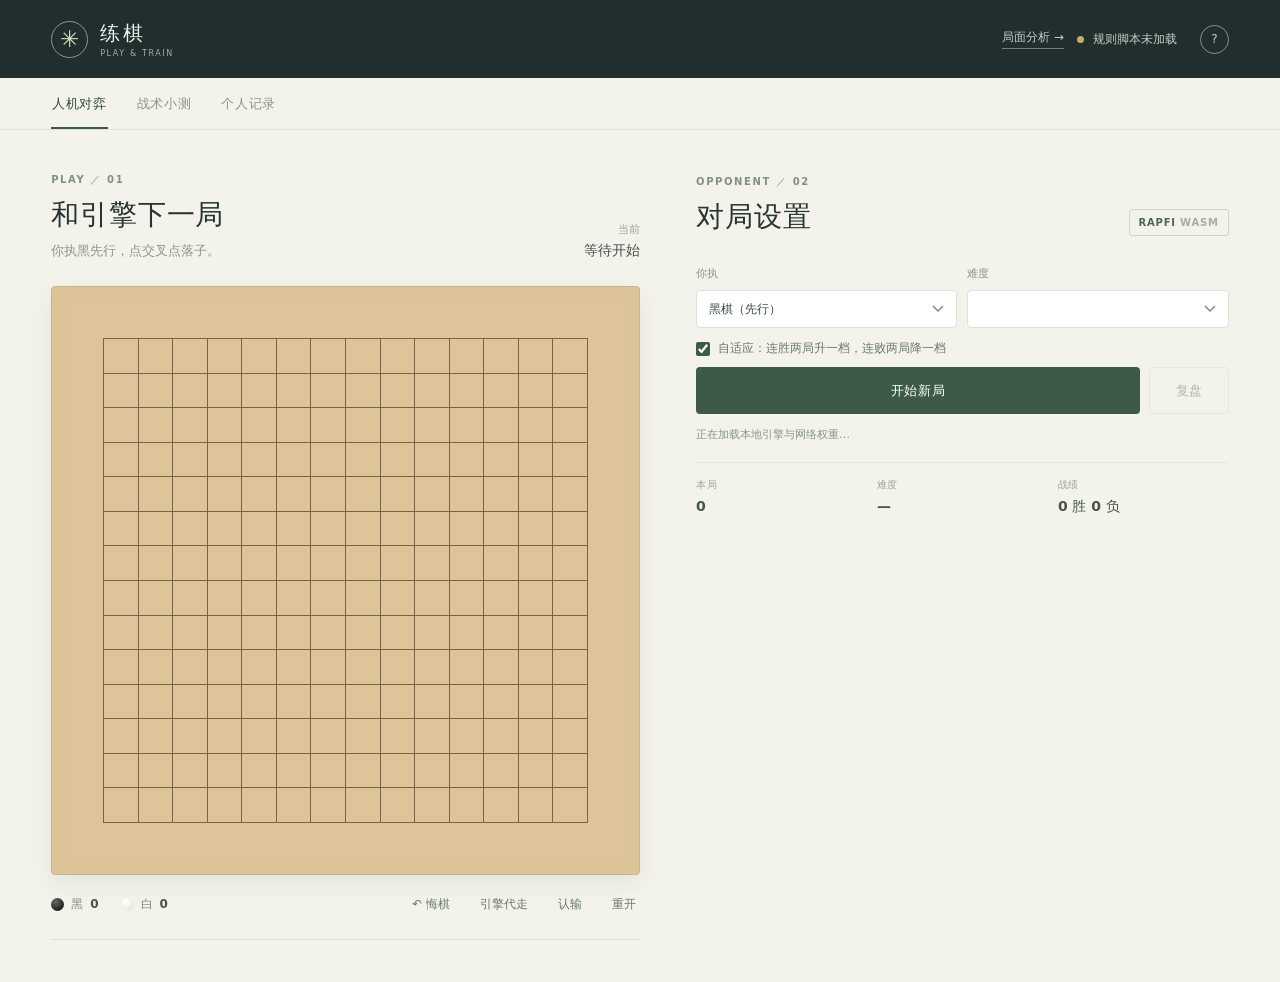
==== play.html @ 8c9ec242 "Add the training page: play, adaptive ladder, review, puzzles, records play.html sits next to the an" ====
<!doctype html>
<!-- SPDX-License-Identifier: GPL-3.0-or-later -->
<html lang="zh-CN">
<head>
  <meta charset="utf-8"><meta name="viewport" content="width=device-width,initial-scale=1">
  <meta name="theme-color" content="#1e292b"><title>练棋 · 人机对弈</title>
  <link rel="icon" href="favicon.svg" type="image/svg+xml">
  <link rel="stylesheet" href="style.css">
  <link rel="stylesheet" href="play.css">
<script src="./coi-serviceworker.js"></script>
</head>
<body>
<header class="topbar"><div class="brand"><span class="brand-mark">✳</span><div><b>练棋</b><span>PLAY &amp; TRAIN</span></div></div><div class="top-right"><a class="nav-link" href="./index.html">局面分析 →</a><span class="status-dot" id="engine-dot"></span><span id="engine-status">正在准备引擎</span><button class="icon-btn" id="help-btn" title="使用说明" aria-label="使用说明">?</button></div></header>

<nav class="tabbar" id="tabbar">
  <button data-tab="play" class="active">人机对弈</button>
  <button data-tab="puzzles">战术小测</button>
  <button data-tab="records">个人记录</button>
</nav>

<main class="layout">
  <section class="board-panel">
    <div class="section-heading"><div><div class="eyebrow" id="board-eyebrow">PLAY ／ 01</div><h1 id="board-title">和引擎下一局</h1><p id="board-sub">你执黑先行，点交叉点落子。</p></div><div class="move-indicator"><span>当前</span><strong id="board-status">等待开始</strong></div></div>
    <div class="board-wrap"><div class="board" id="board" role="grid" aria-label="十五路五子棋棋盘"></div></div>
    <div class="board-footer"><div class="legend"><span><i class="stone black"></i>黑 <b id="black-count">0</b></span><span><i class="stone white"></i>白 <b id="white-count">0</b></span></div><div class="board-actions"><button class="text-btn" id="undo">↶ 悔棋</button><button class="text-btn" id="pass" title="让引擎替你下这一手，然后它作为对手再应一手">引擎代走</button><button class="text-btn" id="resign">认输</button><button class="text-btn" id="reset">重开</button></div></div>
  </section>

  <aside class="analysis-panel">
    <div class="panel-title"><div><div class="eyebrow" id="panel-eyebrow">OPPONENT ／ 02</div><h2 id="panel-title">对局设置</h2></div><span class="engine-tag" id="rating-tag">RAPFI <span>WASM</span></span></div>

    <div id="panel-play">
      <div class="settings two"><div class="field"><label for="side">你执</label><select id="side"><option value="black">黑棋（先行）</option><option value="white">白棋（后行）</option></select></div><div class="field"><label for="level">难度</label><select id="level"></select></div></div>
      <label class="check"><input type="checkbox" id="adaptive" checked> 自适应：连胜两局升一档，连败两局降一档</label>
      <p class="hint" id="play-hint"></p>
      <div class="run-row"><button class="primary" id="new-game">开始新局</button><button class="stop" id="review-btn" disabled>复盘</button></div>
      <div class="engine-note" id="engine-detail">正在加载本地引擎与网络权重…</div>
      <div class="kpis"><div><span>本局</span><b id="kpi-moves">0</b></div><div><span>难度</span><b id="kpi-level">—</b></div><div><span>战绩</span><b id="kpi-record">0 胜 0 负</b></div></div>
      <div class="variation" id="mv-list" hidden><div><b>着手</b><span id="mv-count"></span></div><div class="mv-scroll" id="mv-rows"></div></div>
    </div>

    <div id="panel-puzzles" hidden>
      <div class="puzzle-head"><span class="badge" id="puzzle-cat">防守</span><b id="puzzle-title">—</b></div>
      <p class="hint" id="puzzle-hint"></p>
      <div class="run-row"><button class="primary" id="puzzle-next">下一题</button><button class="stop" id="puzzle-show">看答案</button></div>
      <div class="puzzle-result" id="puzzle-result" hidden></div>
      <div class="puzzle-explain" id="puzzle-explain" hidden></div>
      <p class="score-note">判题方式：你落子后，引擎在 18 层评估对手局面——对手被将死算对（进攻题），对手拿不到必胜算对（防守题）。所以同题可以有多个正确答案。</p>
    </div>

    <div id="panel-records" hidden>
      <div class="kpis big"><div><span>暂定等级</span><b id="rec-rating">1000</b><small id="rec-rank">初级</small></div><div><span>总战绩</span><b id="rec-record">0 / 0</b><small id="rec-rate">—</small></div></div>
      <h3 class="sub">各难度胜率</h3>
      <div id="rec-levels" class="bars"></div>
      <h3 class="sub">能力项</h3>
      <div id="rec-skills" class="skills"></div>
      <h3 class="sub">最近对局</h3>
      <div class="table-wrap"><table class="records" id="rec-games"><thead><tr><th>时间</th><th>难度</th><th>执</th><th>结果</th><th>手数</th></tr></thead><tbody></tbody></table></div>
      <div class="run-row"><button class="stop" id="rec-reset">清空记录</button></div>
    </div>
  </aside>
</main>

<dialog id="help"><div class="dialog-head"><div><div class="eyebrow">HOW TO USE</div><h2>使用说明</h2></div><button id="help-close" class="icon-btn">×</button></div>
<p>三个页签：人机对弈、战术小测、个人记录。对弈时点交叉点落子，引擎会自动应手；一局结束后可以点「复盘」，引擎会逐手检查你的着法并标出失误。</p>
<p>难度按搜索深度分档（6 / 10 / 14 / 20 / 26 层），不是按时间，所以在快慢不同的机器上强弱一致。低难度会让你看到「次优着」，不是永远下最强手。</p>
<p>自适应开关打开时，连胜两局升一档、连败两局降一档；关掉就固定在你选的难度。</p>
<p>复盘只检查你下的棋：每一手都在同一深度重新算一遍，给出引擎认为更好的点与后续变化。评分差 300 以上记为失误，错失必胜或走成被将死直接记为失误。</p>
<p>战术小测的题目都经过引擎验证，答案不唯一——判定看落子后的局面，而不是比对固定坐标。记录只存在这台浏览器里，不会上传。</p>
<p>M 值以半手（ply）为单位：M+35 是 35 个半手，约 18 个己方着手，是引擎在搜索树里的判断，不是穷举证明。</p>
</dialog>
<div class="toast" id="toast" role="status"></div>
<script src="rules.js"></script>
<script src="puzzles.js"></script>
<script src="play.js"></script>
</body></html>
---- style.css ----
:root{font-family:'DM Sans','Noto Sans SC',system-ui,sans-serif;color:#293533;background:#f3f2eb;font-synthesis:none}*{box-sizing:border-box}body{margin:0}button,select{font:inherit}button{cursor:pointer}button:disabled{cursor:not-allowed;opacity:.45}.topbar{height:78px;background:#202e2d;color:#edf0e8;display:flex;align-items:center;justify-content:space-between;padding:0 max(4vw,28px)}.brand{display:flex;align-items:center;gap:12px}.brand-mark{height:37px;width:37px;border:1px solid #879c87;border-radius:50%;display:grid;place-items:center;color:#d4dfc0;font-size:23px}.brand b{display:block;font-size:20px;letter-spacing:.15em}.brand div span{display:block;font-size:8px;letter-spacing:.2em;color:#9daea5;margin-top:2px}.top-right{display:flex;align-items:center;gap:9px;font-size:12px;color:#c3cec4}.nav-link{color:#c3cec4;text-decoration:none;border-bottom:1px solid #6f8279;padding-bottom:2px;margin-right:4px}.nav-link:hover{color:#fff;border-color:#c3cec4}.status-dot{width:7px;height:7px;background:#caa96b;border-radius:50%}.status-dot.ready{background:#a8c697}.status-dot.error{background:#e08d7e}.icon-btn{border:1px solid #83948c;color:inherit;background:transparent;width:29px;height:29px;border-radius:50%;margin-left:14px}.layout{max-width:1520px;margin:auto;padding:43px max(4vw,28px) 42px;display:grid;grid-template-columns:minmax(450px,1.05fr) minmax(420px,.95fr);gap:56px}.section-heading,.panel-title{display:flex;justify-content:space-between;align-items:flex-end;margin-bottom:26px}.eyebrow{font-size:10px;font-weight:700;letter-spacing:.16em;color:#819085}.eyebrow span{color:#bdc8bc;padding:0 5px}h1,h2,h3,p{margin:0}h1,h2{font-size:28px;letter-spacing:.03em;margin-top:9px;font-weight:600}.section-heading p{font-size:13px;color:#8a9690;margin-top:8px}.move-indicator{text-align:right;color:#9ba69d;font-size:11px}.move-indicator strong{display:block;margin-top:5px;color:#42524b;font-size:14px}.board-wrap{padding:16px;background:#ddc398;border:1px solid #cbb389;box-shadow:0 8px 22px #39483313;border-radius:4px;max-width:680px}.board{position:relative;aspect-ratio:1;background:#dfc49a;touch-action:manipulation}.board:before{content:'';position:absolute;inset:6.25%;background:repeating-linear-gradient(to right,#766547 0 1px,transparent 1px calc(100% / 14)),repeating-linear-gradient(to bottom,#766547 0 1px,transparent 1px calc(100% / 14));border-right:1px solid #766547;border-bottom:1px solid #766547;pointer-events:none}.intersection{position:absolute;width:6.25%;height:6.25%;transform:translate(-50%,-50%);border:0;background:transparent;padding:0;border-radius:50%;z-index:2}.intersection:focus-visible{outline:2px solid #fff;outline-offset:-1px}.intersection:hover:after{content:'';position:absolute;inset:14%;border:1px solid #536b5b;border-radius:50%}.star{position:absolute;width:5px;height:5px;transform:translate(-50%,-50%);border-radius:50%;background:#6d5b41;pointer-events:none}.piece{position:absolute;inset:6%;border-radius:50%;box-shadow:1px 2px 3px #31281755}.piece.black,.stone.black{background:radial-gradient(circle at 35% 27%,#656a67,#202726 65%,#101514)}.piece.white,.stone.white{background:radial-gradient(circle at 35% 27%,#fff,#ebece5 68%,#bdc1b8)}.piece.ghost{opacity:.72}.piece em{display:grid;place-items:center;height:100%;font-style:normal;font-size:clamp(8px,1vw,13px);font-weight:700}.piece.black em{color:#fff}.piece.white em{color:#33413d}.coord{position:absolute;transform:translate(-50%,-50%);font-size:10px;color:#77694f;font-weight:600;pointer-events:none}.board-footer{max-width:680px;display:flex;justify-content:space-between;align-items:center;padding:17px 0 22px;border-bottom:1px solid #d9dfd6}.legend,.board-actions{display:flex;align-items:center;gap:22px}.legend span{display:flex;align-items:center;gap:7px;color:#7d8981;font-size:12px}.legend b{color:#46544d;font-weight:600}.stone{width:13px;height:13px;border-radius:50%;display:inline-block}.text-btn,footer button{border:0;background:none;color:#6a7a6e;padding:4px;font-size:12px}.text-btn:hover,footer button:hover{color:#263f34}.editor-row{display:flex;justify-content:space-between;gap:18px;max-width:680px;margin-top:22px;align-items:end}label{display:block;font-size:11px;color:#8a978d;margin-bottom:9px;font-weight:600}.segmented{display:flex;border:1px solid #d5ddd3;border-radius:5px;padding:3px;background:#ebeee7}.segmented button{border:0;background:none;padding:9px 14px;font-size:12px;color:#758278;border-radius:3px;white-space:nowrap}.segmented button.active{background:#fff;color:#2f4a3a;box-shadow:0 1px 4px #263d2d19}select{appearance:none;background:#fff url("data:image/svg+xml,%3Csvg xmlns='http://www.w3.org/2000/svg' width='12' height='8'%3E%3Cpath d='m1 1 5 5 5-5' fill='none' stroke='%237d8c82' stroke-width='1.5'/%3E%3C/svg%3E") no-repeat right 12px center;border:1px solid #dce3d9;border-radius:4px;color:#3b4c42;padding:11px 33px 11px 12px;font-size:12px;min-width:120px}.analysis-panel{padding-top:2px}.panel-title{margin-bottom:30px}.engine-tag{color:#4e6654;border:1px solid #cad7c9;border-radius:3px;padding:7px 9px;font-size:10px;font-weight:700;letter-spacing:.08em}.engine-tag span{color:#a2b1a4}.settings{display:grid;grid-template-columns:repeat(2,1fr);gap:10px}.settings select{width:100%;min-width:0}.hint{font-size:11px;line-height:1.65;color:#8d9a8f;margin:10px 0 0}.hint[hidden]{display:none}.engine-note{font-size:11px;color:#88968b;margin:12px 0 18px;line-height:1.6}.run-row{display:flex;gap:9px}.primary,.stop{height:47px;border-radius:4px;font-weight:600;font-size:13px}.primary{flex:1;border:0;background:#3c5a46;color:#fff;letter-spacing:.05em}.primary:hover:not(:disabled){background:#2e4937}.primary span{font-size:16px;margin-right:8px}.stop{width:80px;border:1px solid #d2dcd0;background:transparent;color:#607468}.analysis-head{display:flex;align-items:end;justify-content:space-between;margin-top:47px;padding-bottom:16px;border-bottom:1px solid #d9e0d7}.analysis-head h3{font-size:18px;margin-top:8px;font-weight:600}.live-label{font-size:11px;color:#8a9a8e}.metrics{display:grid;grid-template-columns:repeat(4,1fr);padding:18px 0;border-bottom:1px solid #e1e6de}.metrics div{border-right:1px solid #e0e6de;padding-left:20px}.metrics div:first-child{padding-left:0}.metrics div:last-child{border:0}.metrics span{display:block;font-size:10px;color:#9aa79b;margin-bottom:6px}.metrics b{font-size:16px;color:#43564a;font-weight:600}.results{min-height:225px}.empty{text-align:center;padding:58px 20px;color:#abb8aa}.empty span{display:block;font-size:25px;color:#b7c7b4;margin-bottom:13px}.empty b{font-size:13px;font-weight:500;color:#839387}.empty p{font-size:11px;line-height:1.8;margin-top:7px}.result{width:100%;border:0;border-bottom:1px solid #e1e6de;background:none;padding:16px 3px;text-align:left;display:grid;grid-template-columns:30px 50px 70px 1fr;align-items:center;gap:7px;color:#405048}.result:hover,.result.selected{background:#e9eee6}.result .rank{font-size:11px;color:#a1aea2}.result .point{font-size:18px;font-weight:700;color:#30493b}.result .score{font-size:13px;font-weight:600;color:#53765c}.result .line{font-size:11px;line-height:1.7;color:#98a69a;overflow:hidden}.result .line span{display:block;overflow:hidden;text-overflow:ellipsis;white-space:nowrap}.result .line small{display:block;font-size:10px;color:#a0ada1;white-space:nowrap}.variation{background:#e5ece1;padding:14px;margin-top:14px;border-radius:4px;font-size:12px}.variation>div:first-child{display:flex;justify-content:space-between;color:#506857}.variation-controls{display:flex;align-items:center;gap:8px;margin-top:10px;color:#6c7e70}.variation button{border:1px solid #cddbcc;background:#f7faf4;border-radius:3px;padding:5px 9px;color:#506857}.variation button:last-child{margin-left:auto}.score-note{font-size:11px;line-height:1.8;color:#a0aca1;margin-top:20px}footer{background:#e9ede5;border-top:1px solid #dfe5dd;padding:20px max(4vw,28px);display:flex;justify-content:space-between;gap:20px;color:#9ba99d;font-size:10px;letter-spacing:.08em}footer div{display:flex;gap:16px;flex-wrap:wrap}footer button{letter-spacing:0}dialog{max-width:480px;border:0;border-radius:6px;padding:30px;background:#f8f9f4;color:#34483a;box-shadow:0 20px 70px #1116}dialog::backdrop{background:#17251fc2}.dialog-head{display:flex;justify-content:space-between;align-items:start}.dialog-head .icon-btn{color:#54695a}dialog p{font-size:13px;line-height:1.9;color:#718075;margin-top:20px}.toast{position:fixed;bottom:25px;left:50%;transform:translate(-50%,20px);opacity:0;transition:.2s;background:#263d30;color:white;padding:11px 18px;border-radius:4px;font-size:12px;pointer-events:none}.toast.show{opacity:1;transform:translate(-50%,0)}@media(max-width:900px){.layout{grid-template-columns:1fr;max-width:740px;gap:52px}.board-wrap,.board-footer,.editor-row{max-width:none}.analysis-head{margin-top:35px}}@media(max-width:520px){.topbar{height:66px;padding:0 18px}.layout{padding:30px 16px}.top-right{font-size:11px}.section-heading h1,.panel-title h2{font-size:24px}.board-wrap{padding:8px}.coord{font-size:8px}.editor-row{align-items:stretch;flex-direction:column}.editor-row select{width:100%}.segmented button{flex:1;padding:9px 7px}.settings{gap:5px}.settings select{padding-left:8px;padding-right:22px;font-size:11px}.board-actions{gap:9px}.legend{gap:10px}footer{padding:20px 16px;flex-direction:column}footer div{gap:10px}.result{grid-template-columns:24px 46px 60px 1fr}}
---- play.css ----
/* SPDX-License-Identifier: GPL-3.0-or-later */
/* play.css — 练棋页增量样式。只补充 style.css 未覆盖的结构，
   配色沿用：底 #f3f2eb / 深绿 #3c5a46 / 米色棋盘 #dfc49a / 次要文字 #8a968b */

/* ---------- 顶栏跳转链接 ----------
   基础色与 hover 见 style.css 的 .nav-link，这里只补键盘焦点态 */
.nav-link:focus-visible{outline:2px solid #a8c697;outline-offset:3px;border-radius:2px}

/* ---------- 页签 ---------- */
.tabbar{display:flex;gap:28px;padding:0 max(4vw,28px);background:#f3f2eb;border-bottom:1px solid #dde3da;overflow-x:auto;overscroll-behavior-x:contain;scrollbar-width:none}
.tabbar::-webkit-scrollbar{display:none}
.tabbar button{flex:none;border:0;background:none;padding:17px 1px 14px;font-size:13px;font-weight:500;letter-spacing:.05em;color:#8a968b;border-bottom:2px solid transparent;transition:color .15s,border-color .15s}
.tabbar button:hover{color:#3c5a46}
.tabbar button.active{color:#2f4a3a;font-weight:600;border-bottom-color:#3c5a46}
.tabbar button:focus-visible{outline:2px solid #9fb79b;outline-offset:-2px;border-radius:2px}

/* ---------- 对局设置 ---------- */
.board-panel{min-width:0}
.settings.two{grid-template-columns:repeat(2,minmax(0,1fr))}
.settings.two>.field{min-width:0}

.check{display:flex;align-items:center;gap:8px;margin:12px 0 0;font-size:11.5px;line-height:1.5;color:#6a7a6e;cursor:pointer;user-select:none}
.check input{flex:none;width:14px;height:14px;margin:0;accent-color:#3c5a46;cursor:pointer}

/* ---------- 小指标 ---------- */
.kpis{display:grid;grid-template-columns:repeat(3,minmax(0,1fr));gap:10px;margin-top:18px;padding-top:15px;border-top:1px solid #e3e8df}
.kpis>div{min-width:0;display:flex;flex-direction:column;gap:5px}
.kpis span{font-size:10px;letter-spacing:.05em;color:#9aa79b}
.kpis b{font-size:14px;font-weight:600;line-height:1.3;color:#43564a;font-variant-numeric:tabular-nums}

.kpis.big{grid-template-columns:repeat(2,minmax(0,1fr));gap:10px;margin-top:0;padding-top:0;border-top:0}
.kpis.big>div{gap:4px;padding:12px 14px;background:#eef1e9;border:1px solid #e2e8dc;border-radius:4px}
.kpis.big b{font-size:22px;letter-spacing:.01em}
.kpis.big small{font-size:10.5px;line-height:1.4;color:#8a968b}

/* ---------- 着手列表 ---------- */
.mv-scroll{max-height:240px;overflow-y:auto;overscroll-behavior:contain;margin-top:8px;scrollbar-width:thin;scrollbar-color:#c3d1bd transparent}
.mv-scroll::-webkit-scrollbar{width:6px}
.mv-scroll::-webkit-scrollbar-thumb{background:#c3d1bd;border-radius:99px}
.mv-row{display:flex;align-items:center;gap:8px;width:100%;padding:6px 7px;border:0;border-radius:3px;background:none;font:inherit;font-size:11px;line-height:1.4;color:#506857;text-align:left;cursor:pointer}
.mv-row:hover{background:#dde7d7}
.mv-row.selected{background:#cfdcc7;color:#2f4a3a}
.mv-row>span:first-child{flex:none;width:20px;color:#93a292;font-variant-numeric:tabular-nums}
.mv-row b{font-weight:600;color:#3c5a46}
.mv-row .stone{flex:none;width:10px;height:10px}

/* ---------- 战术小测 ---------- */
.puzzle-head{display:flex;align-items:flex-start;gap:9px}
.puzzle-head b{min-width:0;font-size:14px;font-weight:600;line-height:1.5;color:#31453a;word-break:break-word}
.badge{flex:none;display:inline-block;margin-top:2px;padding:3px 8px;border-radius:3px;background:#e3ecdf;color:#3c5a46;font-size:10px;font-weight:700;letter-spacing:.08em}

.puzzle-result{margin-top:14px;padding:11px 13px;border-radius:4px;border-left:3px solid #cfd9cb;background:#eef1e9;color:#4c6252;font-size:12px;line-height:1.6}
.puzzle-result[hidden]{display:none}
.puzzle-result.ok{border-left-color:#5b8464;background:#e6efe2;color:#3c5a46}
.puzzle-result.bad{border-left-color:#c0705e;background:#f7e8e2;color:#8d4a3a}

.puzzle-explain{margin-top:10px;padding:12px 13px;border:1px solid #e4dcc6;border-radius:4px;background:#efeade;color:#6f7a66;font-size:11.5px;line-height:1.75}
.puzzle-explain[hidden]{display:none}

/* ---------- 个人记录 ---------- */
h3.sub{margin:24px 0 11px;font-size:13px;font-weight:600;letter-spacing:.05em;color:#3c5a46}
h3.sub:first-child{margin-top:0}

.bars{display:grid;gap:9px}
.bars>div{display:grid;grid-template-columns:58px minmax(0,1fr) 46px;align-items:center;gap:10px;font-size:11px;color:#7d8981}
.bars>div>span{overflow:hidden;text-overflow:ellipsis;white-space:nowrap}
.bars>div>b{font-weight:600;text-align:right;color:#506857;font-variant-numeric:tabular-nums}
.bar{height:6px;border-radius:99px;background:#e3e8dc;overflow:hidden}
.bar>i{display:block;width:0;height:100%;border-radius:99px;background:#3c5a46;transition:width .45s ease}

.skills{display:grid;grid-template-columns:repeat(2,minmax(0,1fr));gap:8px}
.skill{display:flex;align-items:center;justify-content:space-between;gap:8px;min-width:0;padding:9px 11px;border:1px solid #e2e8dc;border-radius:4px;background:#eef1e9;font-size:11px;line-height:1.4;color:#6a7a6e}
.skill>span:first-child{min-width:0;overflow:hidden;text-overflow:ellipsis;white-space:nowrap}
.skill b,.skill strong{flex:none;font-size:12px;font-weight:600;color:#3c5a46}
.skill small{flex:none;font-size:10.5px;color:#8a968b}

.table-wrap{margin-top:2px;overflow-x:auto;-webkit-overflow-scrolling:touch;border-bottom:1px solid #e1e6de}
table.records{width:100%;min-width:330px;border-collapse:collapse;font-size:11px;color:#5c6d62}
table.records th{padding:7px 8px;font-size:10px;font-weight:600;letter-spacing:.06em;text-align:left;white-space:nowrap;color:#9aa79b;border-bottom:1px solid #d9e0d7}
table.records td{padding:9px 8px;white-space:nowrap;border-bottom:1px solid #e7ebe2;font-variant-numeric:tabular-nums}
table.records tbody tr:last-child td{border-bottom:0}
table.records tbody tr:hover{background:#eef1e9}

/* ---------- 复盘列表 ---------- */
.review-row{display:flex;align-items:center;gap:8px;width:100%;padding:6px 7px;border:0;border-radius:3px;background:none;font:inherit;font-size:11px;line-height:1.4;color:#506857;text-align:left;cursor:pointer}
.review-row:hover{background:#dde7d7}
.review-row.selected{background:#cfdcc7;color:#2f4a3a}
.review-row>:nth-child(2){flex:1;min-width:0;overflow:hidden;text-overflow:ellipsis;white-space:nowrap}
.review-row b{flex:none;font-weight:600;color:#3c5a46}
.review-row small{flex:none;color:#8d9a8f;font-variant-numeric:tabular-nums}

.grade{flex:none;display:inline-flex;align-items:center;justify-content:center;width:9px;height:9px;border-radius:99px;background:#cfd9cb;color:#4c6252;font-size:10px;font-weight:600;line-height:1;letter-spacing:.03em}
.grade:not(:empty){width:auto;height:auto;min-width:34px;padding:3px 7px;border-radius:99px}
.grade.ok{background:#cfd9cb;color:#4c6252}
.grade.mistake{background:#eadfc0;color:#8a6a24}
.grade.blunder{background:#efd6cd;color:#8e4a3a}

/* ---------- 棋盘标记 ---------- */
/* 最近一手：细描边，黑子白边、白子深边 */
.piece.mark-last{outline:1.5px solid #f4f5ee;outline-offset:-3px}
.piece.white.mark-last{outline-color:#33513f}

/* 胜利五连：外圈发光 */
.piece.mark-win{box-shadow:0 0 0 2px #caa96b,0 0 9px 2px #caa96b80}

/* 最佳点提示：虚线圆环，不填色、不吃事件 */
.mark-best{position:absolute;box-sizing:border-box;border:1.5px dashed #3c5a46;border-radius:50%;background:#3c5a4614;pointer-events:none;z-index:3}
.intersection>.mark-best{inset:-2%}
.board>.mark-best{width:7.5%;height:7.5%;transform:translate(-50%,-50%)}

/* 落子对错：短促标记 */
.puzzle-ok,.puzzle-bad{position:absolute;box-sizing:border-box;border:2px solid;border-radius:50%;pointer-events:none;z-index:4;animation:mark-fade .45s ease-out}
.puzzle-ok{border-color:#4f8355;box-shadow:0 0 0 3px #4f835533}
.puzzle-bad{border-color:#b85a48;box-shadow:0 0 0 3px #b85a4833}
.intersection>.puzzle-ok:not(.piece),.intersection>.puzzle-bad:not(.piece){inset:-6%}
.board>.puzzle-ok,.board>.puzzle-bad{width:8%;height:8%;transform:translate(-50%,-50%)}
.intersection.puzzle-ok::after,.intersection.puzzle-bad::after{content:'';position:absolute;inset:-6%;border:2px solid;border-radius:50%;pointer-events:none}
.intersection.puzzle-ok::after{border-color:#4f8355}
.intersection.puzzle-bad::after{border-color:#b85a48}
@keyframes mark-fade{from{opacity:0}to{opacity:1}}

/* ---------- 窄屏 ---------- */
@media(max-width:900px){
  .tabbar{gap:22px}
  .mv-scroll{max-height:220px}
  .puzzle-head b{font-size:13.5px}
}

@media(max-width:520px){
  .tabbar{gap:15px;padding:0 16px}
  .tabbar button{padding:13px 1px 11px;font-size:12px}

  .check{align-items:flex-start;font-size:11px;line-height:1.5}
  .check input{margin-top:1px}

  .kpis{grid-template-columns:repeat(2,minmax(0,1fr));gap:8px;margin-top:16px}
  .kpis b{font-size:13px}
  .kpis.big>div{padding:10px 11px}
  .kpis.big b{font-size:19px}

  .mv-scroll{max-height:200px}

  .puzzle-head{gap:7px}
  .puzzle-head b{font-size:13px}
  .puzzle-result,.puzzle-explain{padding:10px 11px;font-size:11.5px}

  .bars>div{grid-template-columns:46px minmax(0,1fr) 40px;gap:8px}
  .skills{grid-template-columns:minmax(0,1fr)}
  table.records{min-width:300px}
  table.records th,table.records td{padding:7px 6px}
}
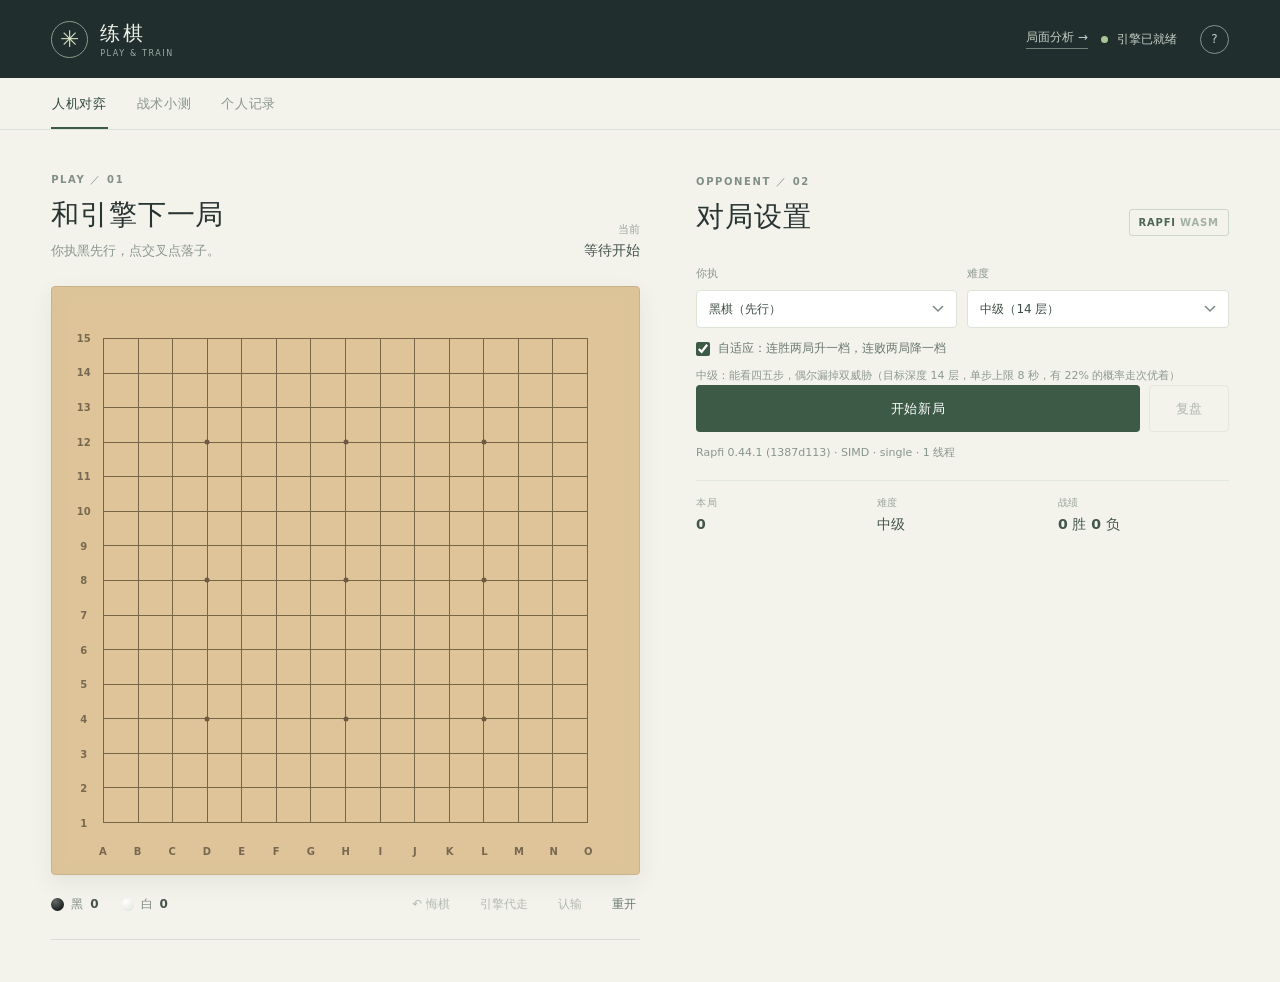
==== commit ba8d16ef: "Review every ply with ranks, win rate curve, candidate rings and free placement The review used to g" ====
--- a/play.html
+++ b/play.html
@@ -35,7 +35,17 @@
       <div class="run-row"><button class="primary" id="new-game">开始新局</button><button class="stop" id="review-btn" disabled>复盘</button></div>
       <div class="engine-note" id="engine-detail">正在加载本地引擎与网络权重…</div>
       <div class="kpis"><div><span>本局</span><b id="kpi-moves">0</b></div><div><span>难度</span><b id="kpi-level">—</b></div><div><span>战绩</span><b id="kpi-record">0 胜 0 负</b></div></div>
-      <div class="variation" id="mv-list" hidden><div><b>着手</b><span id="mv-count"></span></div><div class="mv-scroll" id="mv-rows"></div></div>
+      <div class="variation" id="mv-list" hidden>
+        <div class="review-head"><b>复盘</b><span id="mv-count"></span></div>
+        <div class="wr-chart" id="wr-chart"></div>
+        <div class="review-actions">
+          <label class="check"><input type="checkbox" id="review-overlay" checked> 显示选点</label>
+          <button class="text-btn" id="review-undo">撤销摆子</button>
+          <button class="text-btn" id="review-back">回到主线</button>
+        </div>
+        <p class="review-hint" id="review-hint">点列表跳到该手；在棋盘空点落子可以摆自己的变化，引擎即时评估。</p>
+        <div class="mv-scroll" id="mv-rows"></div>
+      </div>
     </div>
 
     <div id="panel-puzzles" hidden>
@@ -71,5 +81,6 @@
 <div class="toast" id="toast" role="status"></div>
 <script src="rules.js"></script>
 <script src="puzzles.js"></script>
+<script src="review-chart.js"></script>
 <script src="play.js"></script>
 </body></html>
--- a/play.css
+++ b/play.css
@@ -149,3 +149,91 @@
   table.records{min-width:300px}
   table.records th,table.records td{padding:7px 6px}
 }
+
+/* 题目区：提示与按钮之间留出间距，避免读起来像贴在一起 */
+#panel-puzzles .hint + .run-row{margin-top:14px}
+#panel-puzzles .run-row + .hint,#panel-puzzles .run-row + .score-note{margin-top:16px}
+#panel-puzzles .puzzle-head{margin-bottom:2px}
+
+/* ==========================================================
+   复盘面板（play.js 生成的结构）
+   配色沿用：深绿 #3c5a46 / 次要文字 #8a968b / 琥珀 #caa96b / 砖红 #c2705f
+   ========================================================== */
+
+/* ---------- 标题行 ---------- */
+.review-head{display:flex;align-items:baseline;justify-content:space-between;gap:10px;margin:22px 0 0}
+.review-head b{min-width:0;font-size:13px;font-weight:600;letter-spacing:.05em;color:#3c5a46}
+.review-head span{flex:none;font-size:10.5px;line-height:1.4;color:#8a968b;font-variant-numeric:tabular-nums}
+
+/* ---------- 胜率曲线（review-chart.js） ---------- */
+/* 高度由 JS 写 --wr-height（默认 132px）；窄屏直接改 height 覆盖，避免内联样式挡住媒体查询 */
+.wr-chart{position:relative;box-sizing:border-box;margin-top:10px;height:var(--wr-height,132px);padding:6px;background:#eef1e9;border:1px solid #e2e8dc;border-radius:4px;overflow:hidden}
+.wr-chart svg{display:block;width:100%;height:100%;touch-action:none;-webkit-tap-highlight-color:transparent;user-select:none}
+.wr-empty{display:grid;place-items:center;height:100%;font-size:11px;line-height:1.5;color:#8a968b;letter-spacing:.04em}
+
+/* ---------- 复盘列表行 ---------- */
+.ply-row{display:grid;grid-template-columns:38px 22px 1fr 46px 52px 52px;align-items:center;gap:6px;width:100%;padding:7px 6px;border:0;border-bottom:1px solid #e7ebe2;border-radius:0;background:none;font:inherit;font-size:11px;line-height:1.4;color:#506857;text-align:left;cursor:pointer}
+.ply-row:last-child{border-bottom:0}
+.ply-row:hover{background:#e6eddf}
+.ply-row.selected{background:#cfdcc7;color:#2f4a3a}
+.ply-row.selected .ply-no,.ply-row.selected .ply-loss{color:#5b7360}
+.ply-row:focus-visible{outline:2px solid #9fb79b;outline-offset:-2px}
+
+.ply-no{min-width:0;font-size:10.5px;text-align:right;color:#93a292;font-variant-numeric:tabular-nums}
+.ply-side{display:flex;align-items:center;justify-content:center;min-width:0}
+.ply-side .stone{width:11px;height:11px}
+.ply-move{min-width:0;overflow:hidden;white-space:nowrap;text-overflow:ellipsis}
+.ply-move b{font-size:13px;font-weight:600;letter-spacing:.02em;color:#3c5a46}
+.ply-row.selected .ply-move b{color:#2f4a3a}
+.ply-rank{min-width:0;font-size:12px;line-height:1.3;text-align:right;white-space:nowrap;color:#8a968b}
+.ply-rank.top{font-weight:600;color:#3c5a46}
+.ply-rank.out{color:#c2705f}
+.ply-loss{min-width:0;font-size:11px;text-align:right;white-space:nowrap;color:#7d8981;font-variant-numeric:tabular-nums}
+.ply-row .grade{justify-self:end;font-size:10px}
+
+/* ---------- 棋盘候选点 ---------- */
+/* JS 只给 left/top 百分比，尺寸与居中在这里 */
+.cand{position:absolute;z-index:5;box-sizing:border-box;width:7.5%;height:7.5%;transform:translate(-50%,-50%);display:flex;flex-direction:column;align-items:center;justify-content:center;gap:0;border:1.5px solid #8a968b;border-radius:50%;background:#8a968b1f;color:#43564a;pointer-events:none;line-height:1;text-align:center}
+.cand b{font-size:10.5px;font-weight:600;line-height:1.1;font-variant-numeric:tabular-nums}
+.cand small{font-size:8.5px;line-height:1.1;font-weight:500;opacity:.85;font-variant-numeric:tabular-nums}
+
+.cand.rank1{border-color:#4f8a63;background:#4f8a6329;color:#2f5c40}
+.cand.rank2{border-color:#b98b3f;background:#b98b3f24;color:#7a5a1e}
+.cand.rank3{border-color:#6b8296;background:#6b829620;color:#40576a}
+.cand.played{border-style:dashed;border-color:#c2705f;box-shadow:0 0 0 1px #c2705f33}
+
+/* ---------- 底部操作行与说明 ---------- */
+.review-actions{display:flex;align-items:center;flex-wrap:wrap;gap:8px 12px;margin-top:12px;padding-top:12px;border-top:1px solid #e3e8df}
+.review-actions button{flex:none;padding:5px 10px;border:1px solid #cfd9c8;border-radius:3px;background:#eef1e9;color:#43564a;font-size:11px;line-height:1.35;white-space:nowrap}
+.review-actions button:hover{background:#e3ecdf;border-color:#bccdb4}
+.review-actions button:focus-visible{outline:2px solid #9fb79b;outline-offset:1px}
+.review-actions label{display:flex;align-items:center;gap:6px;font-size:11px;line-height:1.4;color:#6a7a6e;cursor:pointer;user-select:none}
+.review-actions input[type="checkbox"]{flex:none;width:13px;height:13px;margin:0;accent-color:#3c5a46;cursor:pointer}
+
+.review-hint{margin-top:8px;font-size:10.5px;line-height:1.6;color:#8a968b}
+
+/* ---------- 复盘区窄屏 ---------- */
+@media(max-width:520px){
+  .review-head{margin-top:18px;gap:8px}
+  .review-head b{font-size:12.5px}
+  .review-head span{font-size:10px}
+
+  .wr-chart{height:112px;padding:5px}
+
+  .ply-row{grid-template-columns:30px 20px 1fr 38px 42px 44px;gap:4px;padding:7px 4px;font-size:10.5px}
+  .ply-no{font-size:10px}
+  .ply-side .stone{width:10px;height:10px}
+  .ply-move b{font-size:12px}
+  .ply-rank{font-size:10.5px}
+  .ply-loss{font-size:10px}
+  .ply-row .grade{font-size:9.5px}
+
+  .cand{width:8%;height:8%}
+  .cand b{font-size:9px}
+  .cand small{font-size:7.5px}
+  .cand.played{box-shadow:none}
+
+  .review-actions{gap:8px}
+  .review-actions button{padding:5px 8px}
+  .review-hint{font-size:10px}
+}
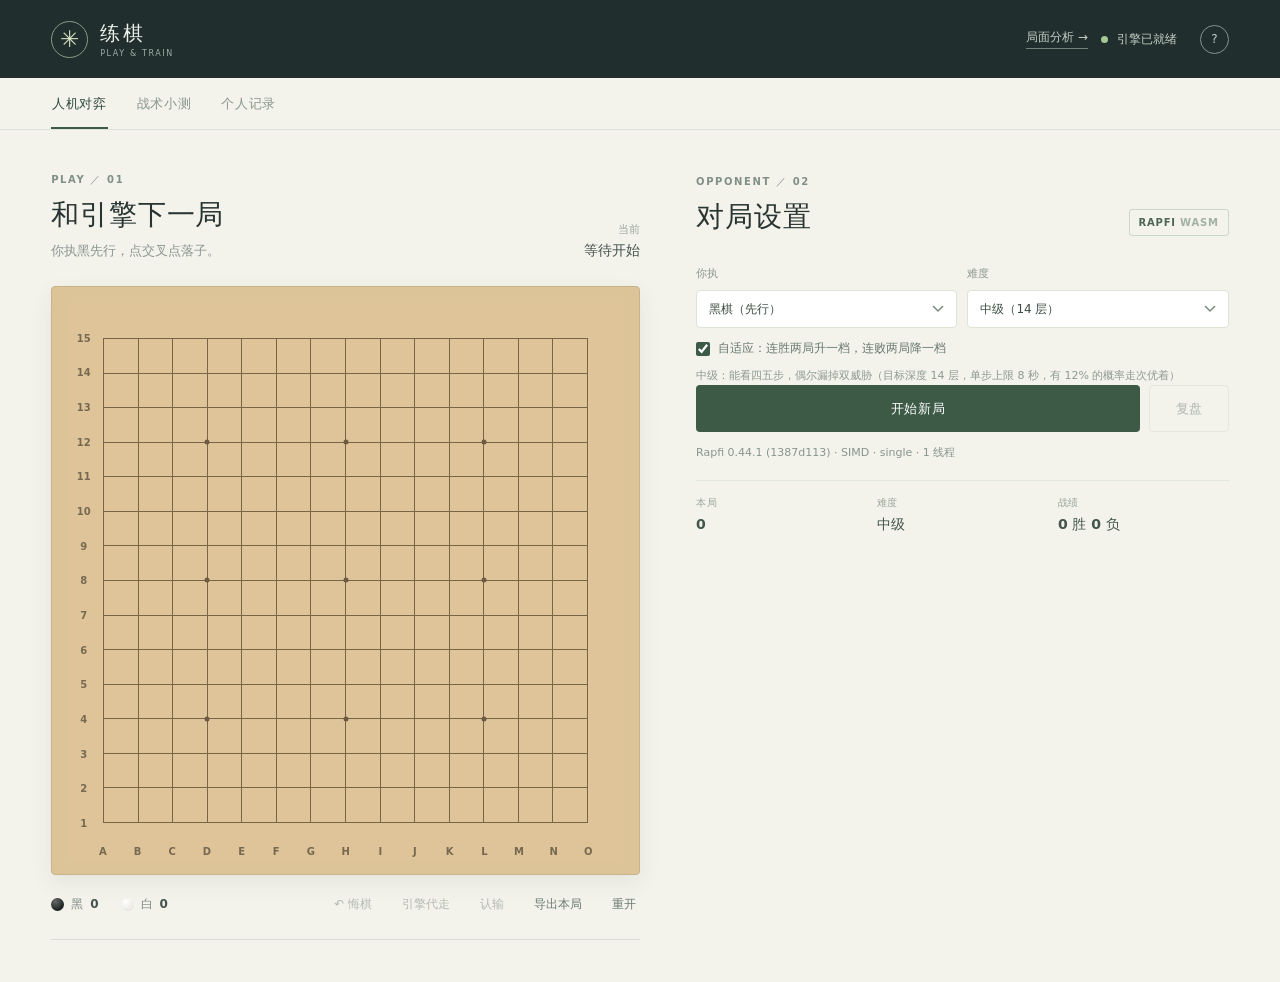
==== commit 218e784b: "Let a game be exported as JSON Without this there is no way to hand a position over for inspection: " ====
--- a/play.html
+++ b/play.html
@@ -22,7 +22,7 @@
   <section class="board-panel">
     <div class="section-heading"><div><div class="eyebrow" id="board-eyebrow">PLAY ／ 01</div><h1 id="board-title">和引擎下一局</h1><p id="board-sub">你执黑先行，点交叉点落子。</p></div><div class="move-indicator"><span>当前</span><strong id="board-status">等待开始</strong></div></div>
     <div class="board-wrap"><div class="board" id="board" role="grid" aria-label="十五路五子棋棋盘"></div></div>
-    <div class="board-footer"><div class="legend"><span><i class="stone black"></i>黑 <b id="black-count">0</b></span><span><i class="stone white"></i>白 <b id="white-count">0</b></span></div><div class="board-actions"><button class="text-btn" id="undo">↶ 悔棋</button><button class="text-btn" id="pass" title="让引擎替你下这一手，然后它作为对手再应一手">引擎代走</button><button class="text-btn" id="resign">认输</button><button class="text-btn" id="reset">重开</button></div></div>
+    <div class="board-footer"><div class="legend"><span><i class="stone black"></i>黑 <b id="black-count">0</b></span><span><i class="stone white"></i>白 <b id="white-count">0</b></span></div><div class="board-actions"><button class="text-btn" id="undo">↶ 悔棋</button><button class="text-btn" id="pass" title="让引擎替你下这一手，然后它作为对手再应一手">引擎代走</button><button class="text-btn" id="resign">认输</button><button class="text-btn" id="export-game">导出本局</button><button class="text-btn" id="reset">重开</button></div></div>
   </section>
 
   <aside class="analysis-panel">
